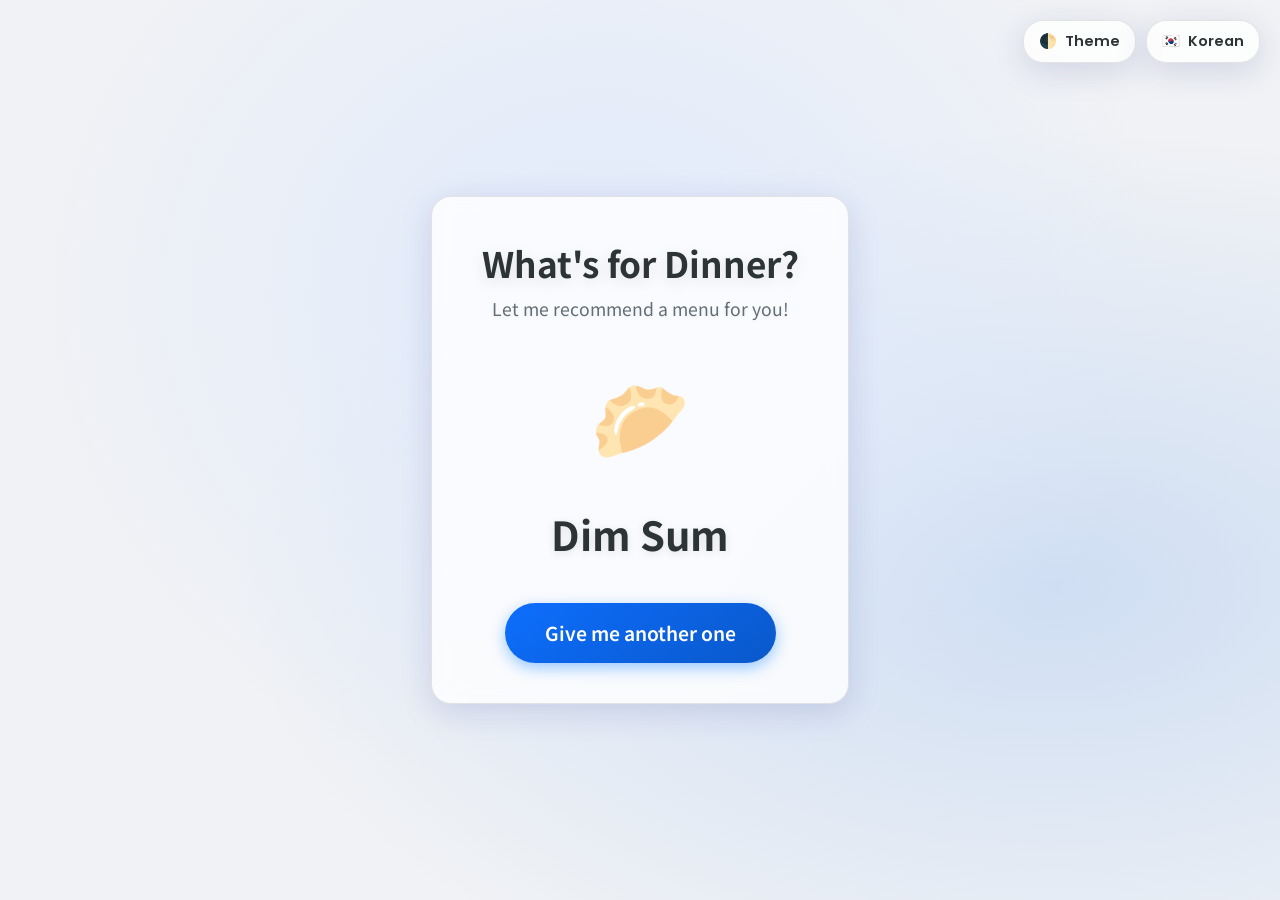
==== index_en.html @ c8b09549 "Add global English page and multi-language support" ====
<!doctype html>
<html lang="en">
<head>
  <meta charset="UTF-8" />
  <meta name="viewport" content="width=device-width, initial-scale=1.0" />
  <title>What's for Dinner? - Menu Recommender</title>
  <link rel="preconnect" href="https://fonts.googleapis.com">
  <link rel="preconnect" href="https://fonts.gstatic.com" crossorigin>
  <link href="https://fonts.googleapis.com/css2?family=Poppins:wght@400;600;700&family=Noto+Sans+KR:wght@400;700&display=swap" rel="stylesheet">
  <link href='/style.css' rel='stylesheet'>
  <script>
    (function() {
      const theme = localStorage.getItem('theme');
      if (theme === 'dark') {
        document.documentElement.classList.add('dark-mode');
        document.addEventListener('DOMContentLoaded', () => {
          document.body.classList.add('dark-mode');
        });
      }
    })();
  </script>
</head>
<body>
  <div class="controls-container">
    <button id="theme-toggle" class="theme-toggle" aria-label="Toggle dark mode">
      <span class="icon">🌓</span>
      <span class="text">Theme</span>
    </button>
    <a href="/index.html" class="lang-link">
      <span class="icon">🇰🇷</span>
      <span class="text">Korean</span>
    </a>
  </div>
  <main>
    <menu-recommender></menu-recommender>
  </main>
  <script defer type="text/javascript" src="/main.js"></script>
</body>
</html>
---- style.css ----
/* General Body Styles */
:root {
  --primary-font: 'Poppins', 'Noto Sans KR', sans-serif;
  
  /* Light Mode (Default) */
  --bg-color: #f0f2f5;
  --bg-gradient-1: radial-gradient(at 47% 33%, #e0eafc 0, transparent 59%);
  --bg-gradient-2: radial-gradient(at 82% 65%, #cfdef3 0, transparent 55%);
  --text-color: #2d3436;
  --card-bg: rgba(255, 255, 255, 0.8);
  --card-border: rgba(0, 0, 0, 0.1);
  --card-shadow: 0 8px 32px 0 rgba(31, 38, 135, 0.15);
  --subtitle-color: #636e72;
  --title-color: #2d3436;
}

body.dark-mode {
  /* Dark Mode */
  --bg-color: #0f172a;
  --bg-gradient-1: radial-gradient(at 47% 33%, #1e293b 0, transparent 59%);
  --bg-gradient-2: radial-gradient(at 82% 65%, #0f172a 0, transparent 55%);
  --text-color: #f8fafc;
  --card-bg: rgba(30, 41, 59, 0.7);
  --card-border: rgba(255, 255, 255, 0.1);
  --card-shadow: 0 8px 32px 0 rgba(0, 0, 0, 0.4);
  --subtitle-color: #cbd5e1;
  --title-color: #ffffff;
}

body {
  font-family: var(--primary-font);
  margin: 0;
  height: 100vh;
  display: flex;
  flex-direction: column;
  align-items: center;
  justify-content: center;
  background-color: var(--bg-color);
  background-image: var(--bg-gradient-1), var(--bg-gradient-2);
  background-repeat: no-repeat;
  color: var(--text-color);
  transition: background-color 0.3s ease, color 0.3s ease;
  -webkit-font-smoothing: antialiased;
  -moz-osx-font-smoothing: grayscale;
}

.controls-container {
  position: absolute;
  top: 20px;
  right: 20px;
  display: flex;
  gap: 10px;
}

.theme-toggle, .lang-link {
  background: var(--card-bg);
  border: 1px solid var(--card-border);
  color: var(--text-color);
  padding: 10px 15px;
  border-radius: 20px;
  cursor: pointer;
  font-family: inherit;
  font-weight: 600;
  font-size: 0.9rem;
  box-shadow: var(--card-shadow);
  transition: all 0.3s ease;
  display: flex;
  align-items: center;
  gap: 8px;
  text-decoration: none;
}

.theme-toggle:hover, .lang-link:hover {
  transform: translateY(-2px);
  background: var(--card-bg);
}

/* Hide header for this specific design */
header {
  display: none;
}
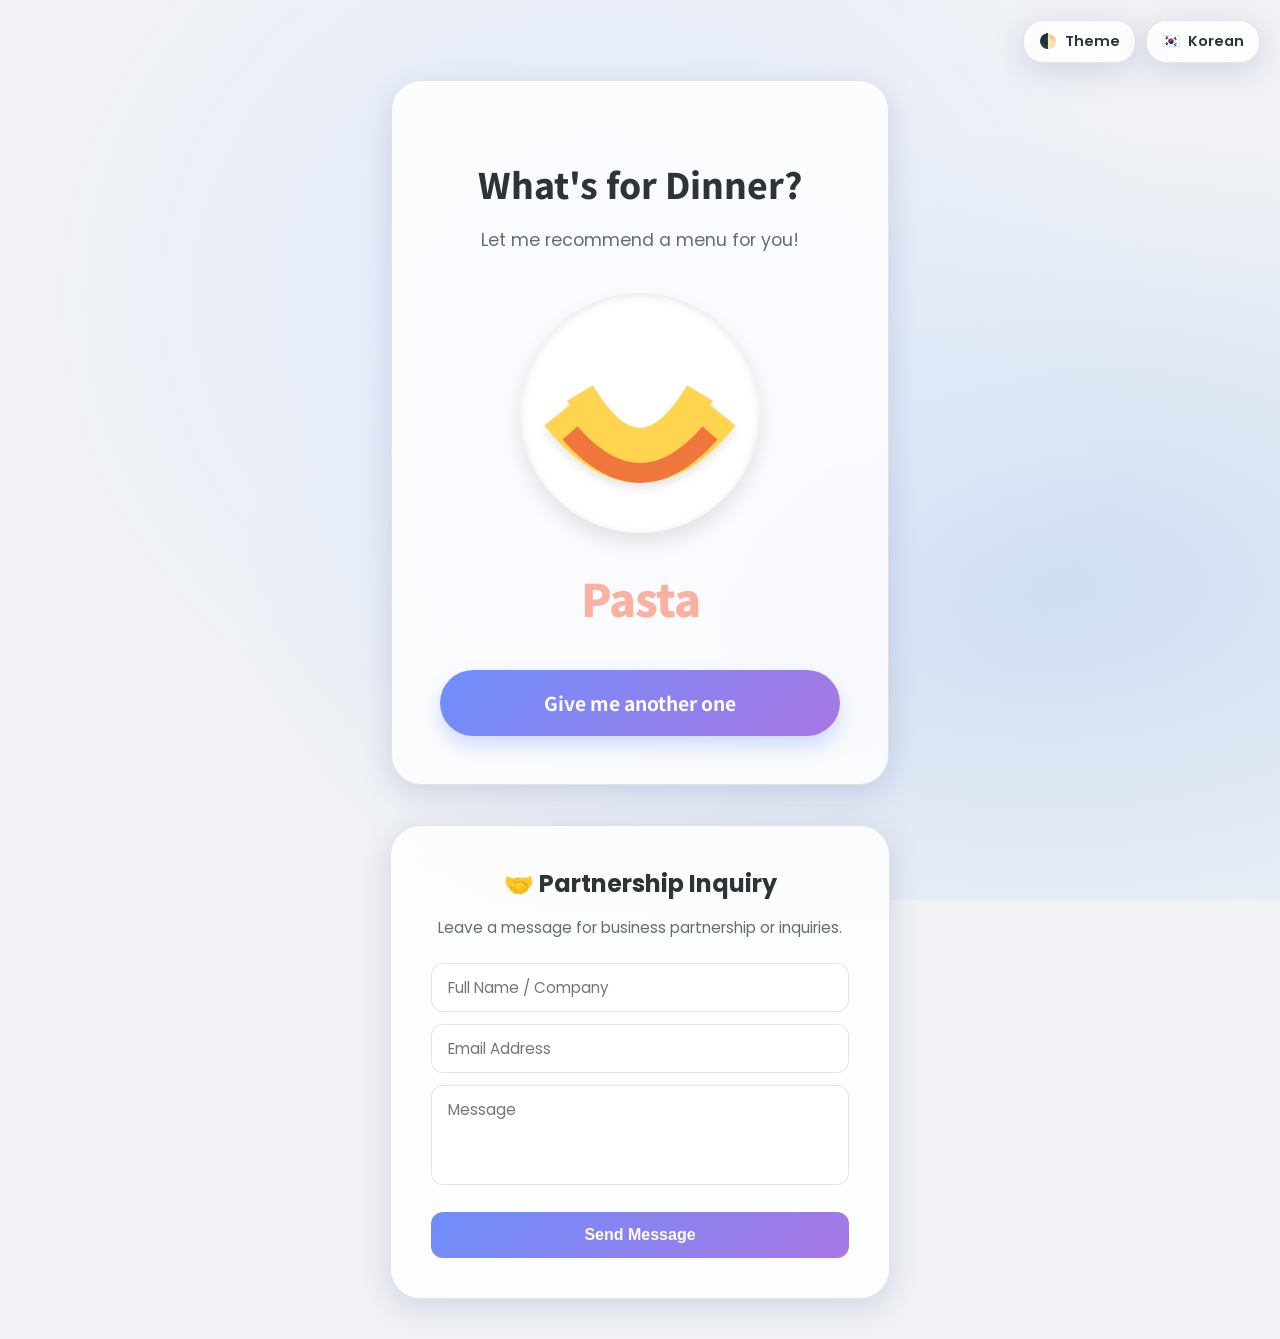
==== commit 1a022eb8: "Add Formspree partnership inquiry form and update styles" ====
--- a/index_en.html
+++ b/index_en.html
@@ -31,9 +31,28 @@
       <span class="text">Korean</span>
     </a>
   </div>
+
   <main>
     <menu-recommender></menu-recommender>
+
+    <section class="contact-section">
+      <h3>🤝 Partnership Inquiry</h3>
+      <p>Leave a message for business partnership or inquiries.</p>
+      <form action="https://formspree.io/f/maqakqnq" method="POST" class="contact-form">
+        <div class="form-group">
+          <input type="text" name="name" placeholder="Full Name / Company" required>
+        </div>
+        <div class="form-group">
+          <input type="email" name="_replyto" placeholder="Email Address" required>
+        </div>
+        <div class="form-group">
+          <textarea name="message" placeholder="Message" required></textarea>
+        </div>
+        <button type="submit" class="submit-btn">Send Message</button>
+      </form>
+    </section>
   </main>
+
   <script defer type="text/javascript" src="/main.js"></script>
 </body>
 </html>
--- a/style.css
+++ b/style.css
@@ -12,6 +12,7 @@
   --card-shadow: 0 8px 32px 0 rgba(31, 38, 135, 0.15);
   --subtitle-color: #636e72;
   --title-color: #2d3436;
+  --input-bg: rgba(255, 255, 255, 0.9);
 }
 
 body.dark-mode {
@@ -25,31 +26,31 @@
   --card-shadow: 0 8px 32px 0 rgba(0, 0, 0, 0.4);
   --subtitle-color: #cbd5e1;
   --title-color: #ffffff;
+  --input-bg: rgba(15, 23, 42, 0.6);
 }
 
 body {
   font-family: var(--primary-font);
   margin: 0;
-  height: 100vh;
+  min-height: 100vh;
   display: flex;
   flex-direction: column;
   align-items: center;
-  justify-content: center;
   background-color: var(--bg-color);
   background-image: var(--bg-gradient-1), var(--bg-gradient-2);
-  background-repeat: no-repeat;
+  background-attachment: fixed;
   color: var(--text-color);
   transition: background-color 0.3s ease, color 0.3s ease;
-  -webkit-font-smoothing: antialiased;
-  -moz-osx-font-smoothing: grayscale;
+  padding: 80px 20px 40px;
 }
 
 .controls-container {
-  position: absolute;
+  position: fixed;
   top: 20px;
   right: 20px;
   display: flex;
   gap: 10px;
+  z-index: 1000;
 }
 
 .theme-toggle, .lang-link {
@@ -68,14 +69,90 @@
   align-items: center;
   gap: 8px;
   text-decoration: none;
+  backdrop-filter: blur(10px);
 }
 
 .theme-toggle:hover, .lang-link:hover {
   transform: translateY(-2px);
-  background: var(--card-bg);
 }
 
-/* Hide header for this specific design */
-header {
-  display: none;
+main {
+  width: 100%;
+  max-width: 500px;
+  display: flex;
+  flex-direction: column;
+  gap: 40px;
 }
+
+/* Contact Section Styles */
+.contact-section {
+  background: var(--card-bg);
+  border-radius: 30px;
+  padding: 2.5rem;
+  backdrop-filter: blur(15px);
+  -webkit-backdrop-filter: blur(15px);
+  border: 1px solid var(--card-border);
+  box-shadow: var(--card-shadow);
+  text-align: center;
+}
+
+.contact-section h3 {
+  margin-top: 0;
+  margin-bottom: 0.5rem;
+  font-size: 1.5rem;
+  color: var(--title-color);
+}
+
+.contact-section p {
+  color: var(--subtitle-color);
+  font-size: 0.95rem;
+  margin-bottom: 1.5rem;
+}
+
+.contact-form {
+  display: flex;
+  flex-direction: column;
+  gap: 12px;
+}
+
+.form-group input, .form-group textarea {
+  width: 100%;
+  padding: 12px 16px;
+  border-radius: 12px;
+  border: 1px solid var(--card-border);
+  background: var(--input-bg);
+  color: var(--text-color);
+  font-family: inherit;
+  font-size: 0.95rem;
+  box-sizing: border-box;
+  transition: all 0.3s ease;
+}
+
+.form-group textarea {
+  height: 100px;
+  resize: none;
+}
+
+.form-group input:focus, .form-group textarea:focus {
+  outline: none;
+  border-color: #6e8efb;
+  box-shadow: 0 0 0 3px rgba(110, 142, 251, 0.2);
+}
+
+.submit-btn {
+  background: linear-gradient(135deg, #6e8efb, #a777e3);
+  color: white;
+  border: none;
+  padding: 14px;
+  border-radius: 12px;
+  font-weight: 700;
+  font-size: 1rem;
+  cursor: pointer;
+  transition: all 0.3s ease;
+  margin-top: 8px;
+}
+
+.submit-btn:hover {
+  transform: translateY(-2px);
+  box-shadow: 0 5px 15px rgba(110, 142, 251, 0.4);
+}
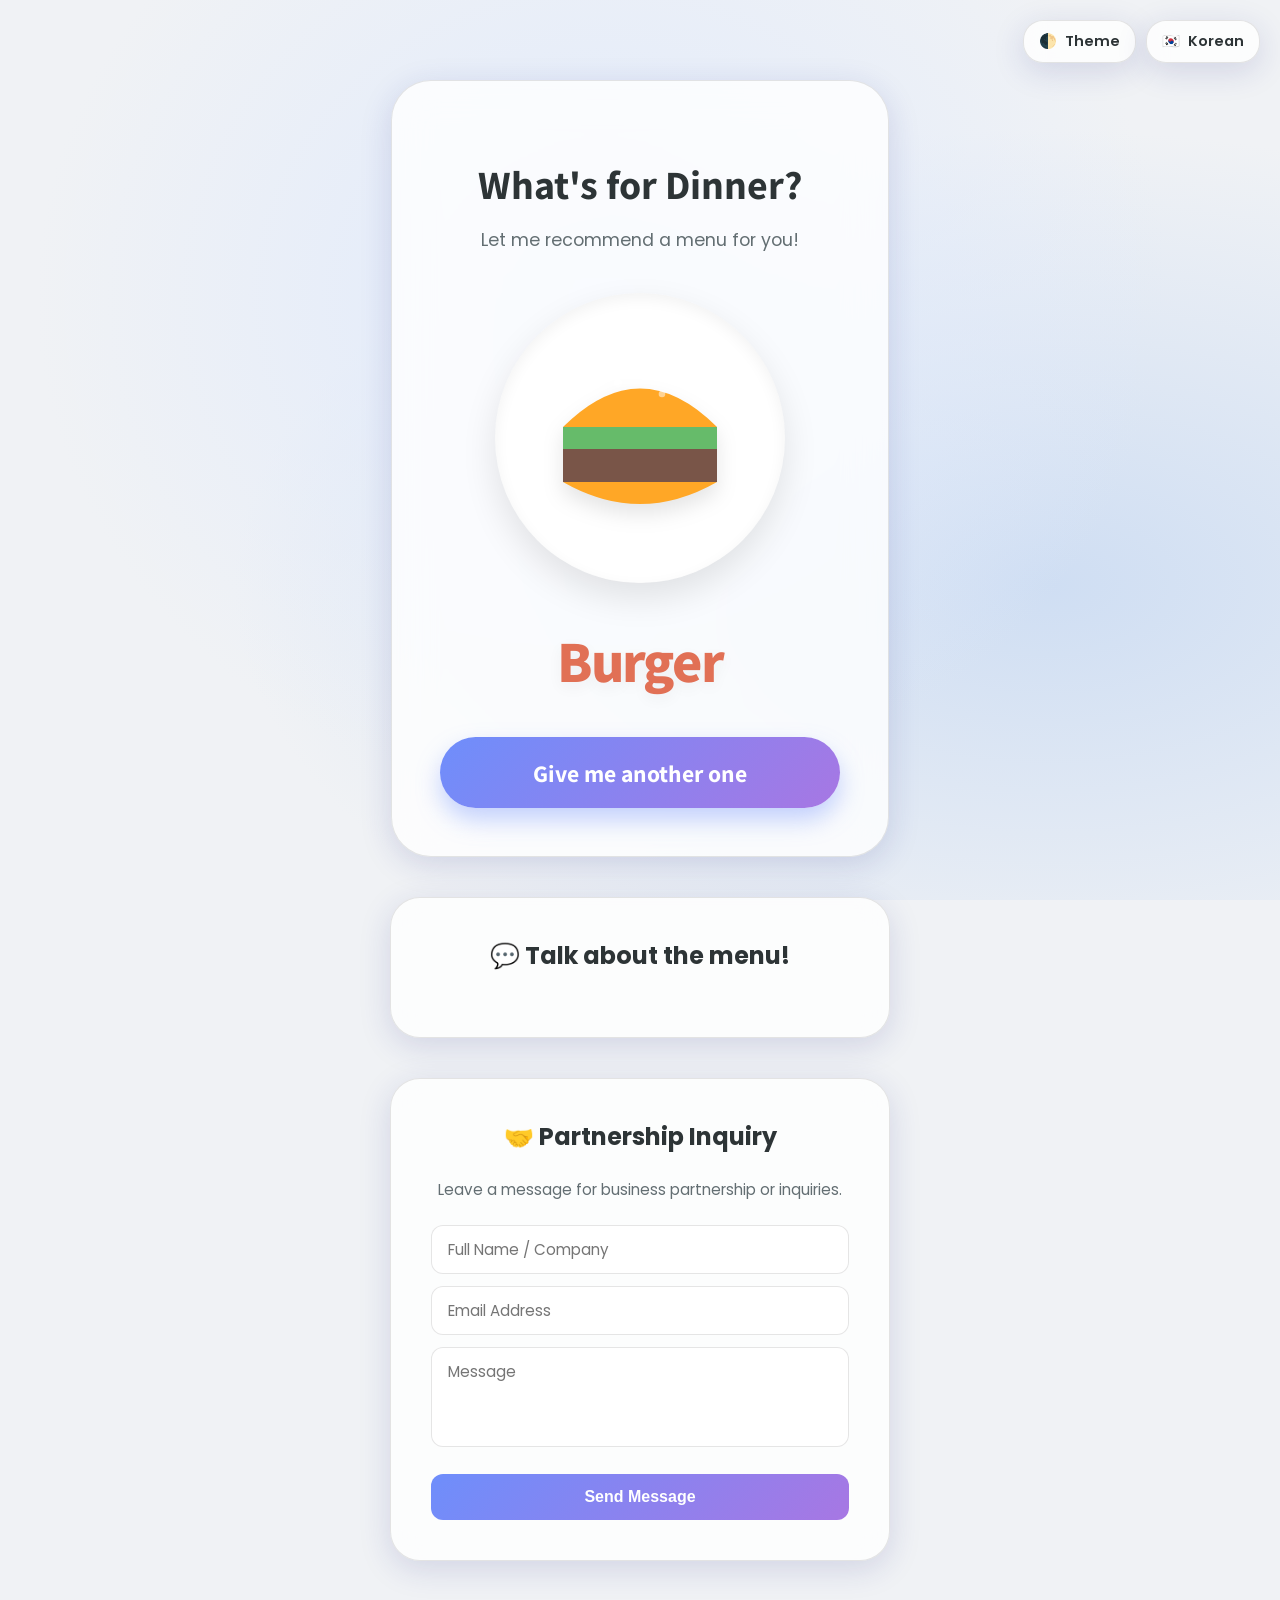
==== commit d550a028: "Add Disqus comment section to Korean and English pages" ====
--- a/index_en.html
+++ b/index_en.html
@@ -35,6 +35,24 @@
   <main>
     <menu-recommender></menu-recommender>
 
+    <section class="comment-section">
+      <h3>💬 Talk about the menu!</h3>
+      <div id="disqus_thread"></div>
+      <script>
+          var disqus_config = function () {
+              this.page.url = window.location.href;
+              this.page.identifier = window.location.pathname;
+          };
+          (function() {
+              var d = document, s = d.createElement('script');
+              s.src = 'https://product-builder-1.disqus.com/embed.js';
+              s.setAttribute('data-timestamp', +new Date());
+              (d.head || d.body).appendChild(s);
+          })();
+      </script>
+      <noscript>Please enable JavaScript to view the <a href="https://disqus.com/?ref_noscript">comments powered by Disqus.</a></noscript>
+    </section>
+
     <section class="contact-section">
       <h3>🤝 Partnership Inquiry</h3>
       <p>Leave a message for business partnership or inquiries.</p>
--- a/style.css
+++ b/style.css
@@ -84,8 +84,8 @@
   gap: 40px;
 }
 
-/* Contact Section Styles */
-.contact-section {
+/* Section Common Styles */
+.comment-section, .contact-section {
   background: var(--card-bg);
   border-radius: 30px;
   padding: 2.5rem;
@@ -93,20 +93,22 @@
   -webkit-backdrop-filter: blur(15px);
   border: 1px solid var(--card-border);
   box-shadow: var(--card-shadow);
+}
+
+.comment-section h3, .contact-section h3 {
+  margin-top: 0;
+  margin-bottom: 1.5rem;
+  font-size: 1.5rem;
+  color: var(--title-color);
   text-align: center;
 }
 
-.contact-section h3 {
-  margin-top: 0;
-  margin-bottom: 0.5rem;
-  font-size: 1.5rem;
-  color: var(--title-color);
-}
-
+/* Contact Section Specific */
 .contact-section p {
   color: var(--subtitle-color);
   font-size: 0.95rem;
   margin-bottom: 1.5rem;
+  text-align: center;
 }
 
 .contact-form {
@@ -156,3 +158,8 @@
   transform: translateY(-2px);
   box-shadow: 0 5px 15px rgba(110, 142, 251, 0.4);
 }
+
+/* Disqus Customization */
+#disqus_thread {
+  width: 100%;
+}
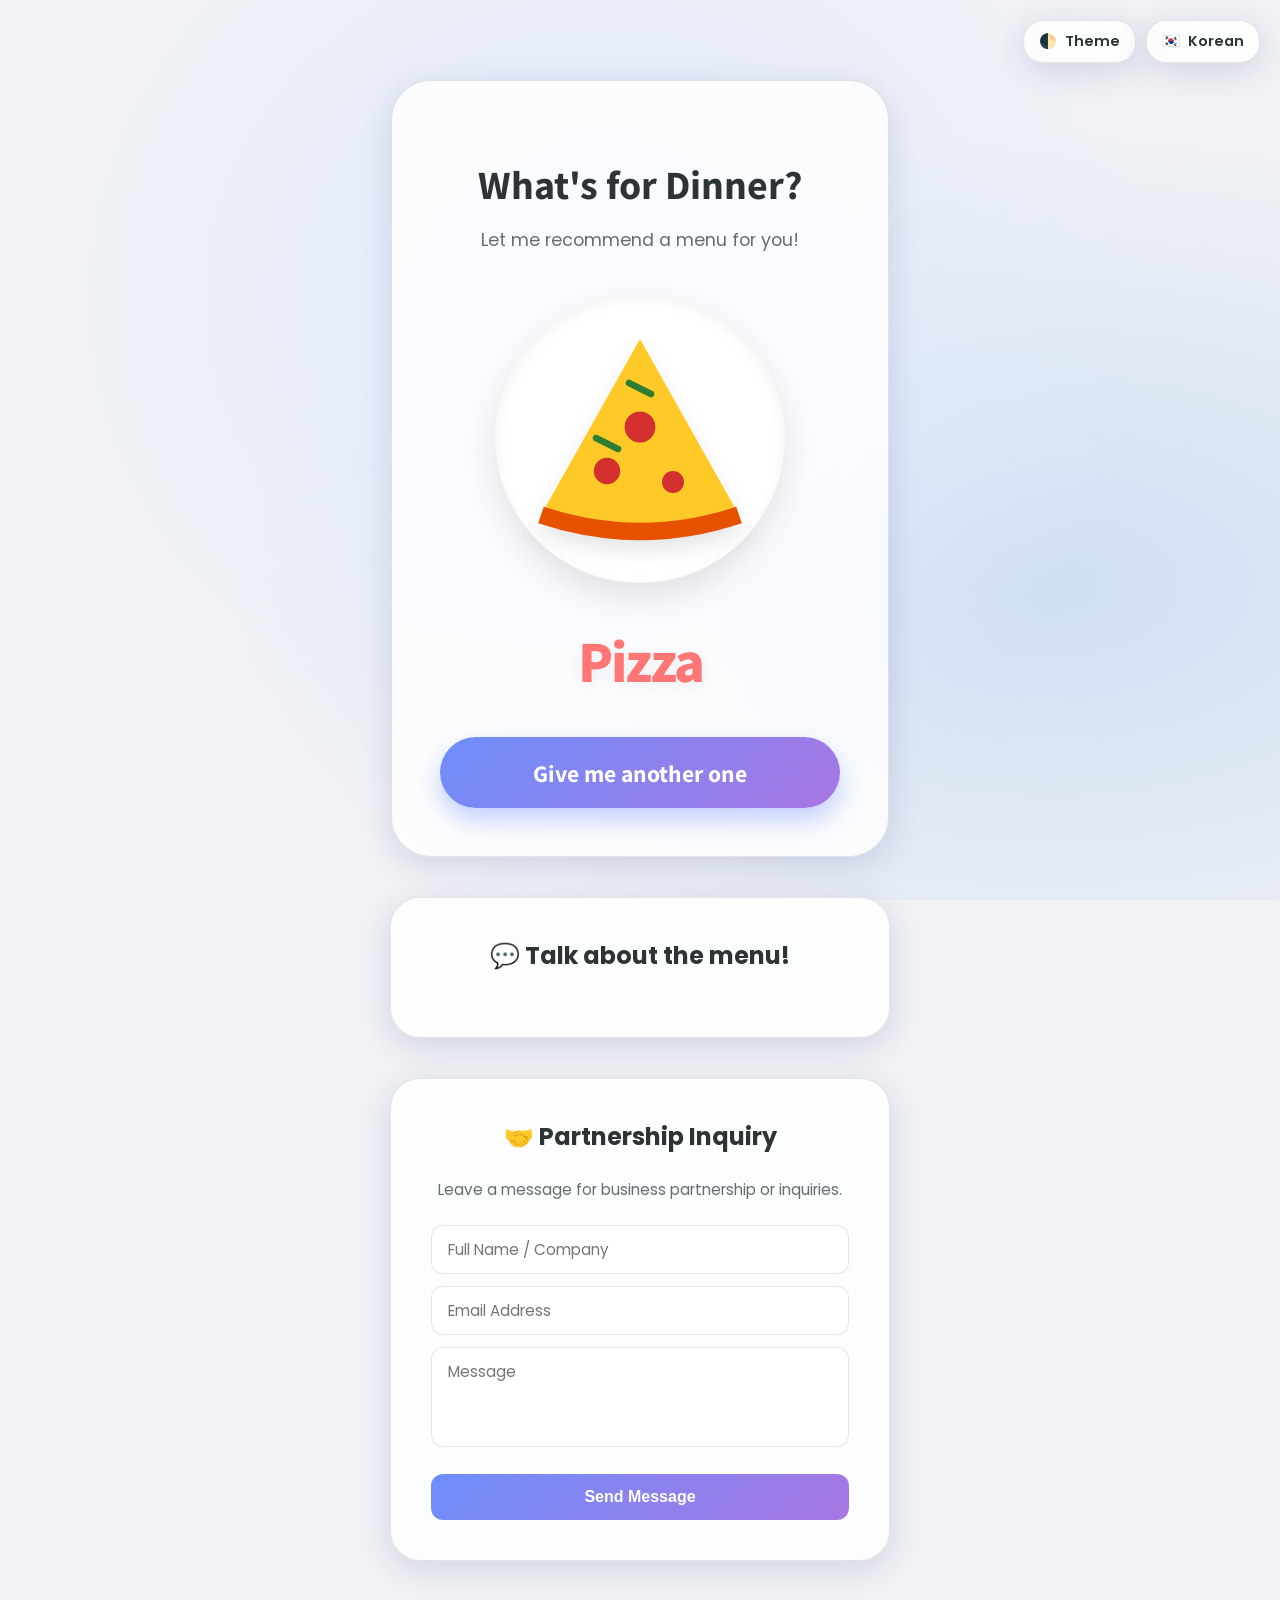
==== commit eb5574a6: "Update Disqus shortname to productbuilder-hgp8ap1qzn" ====
--- a/index_en.html
+++ b/index_en.html
@@ -45,7 +45,7 @@
           };
           (function() {
               var d = document, s = d.createElement('script');
-              s.src = 'https://product-builder-1.disqus.com/embed.js';
+              s.src = 'https://productbuilder-hgp8ap1qzn.disqus.com/embed.js';
               s.setAttribute('data-timestamp', +new Date());
               (d.head || d.body).appendChild(s);
           })();
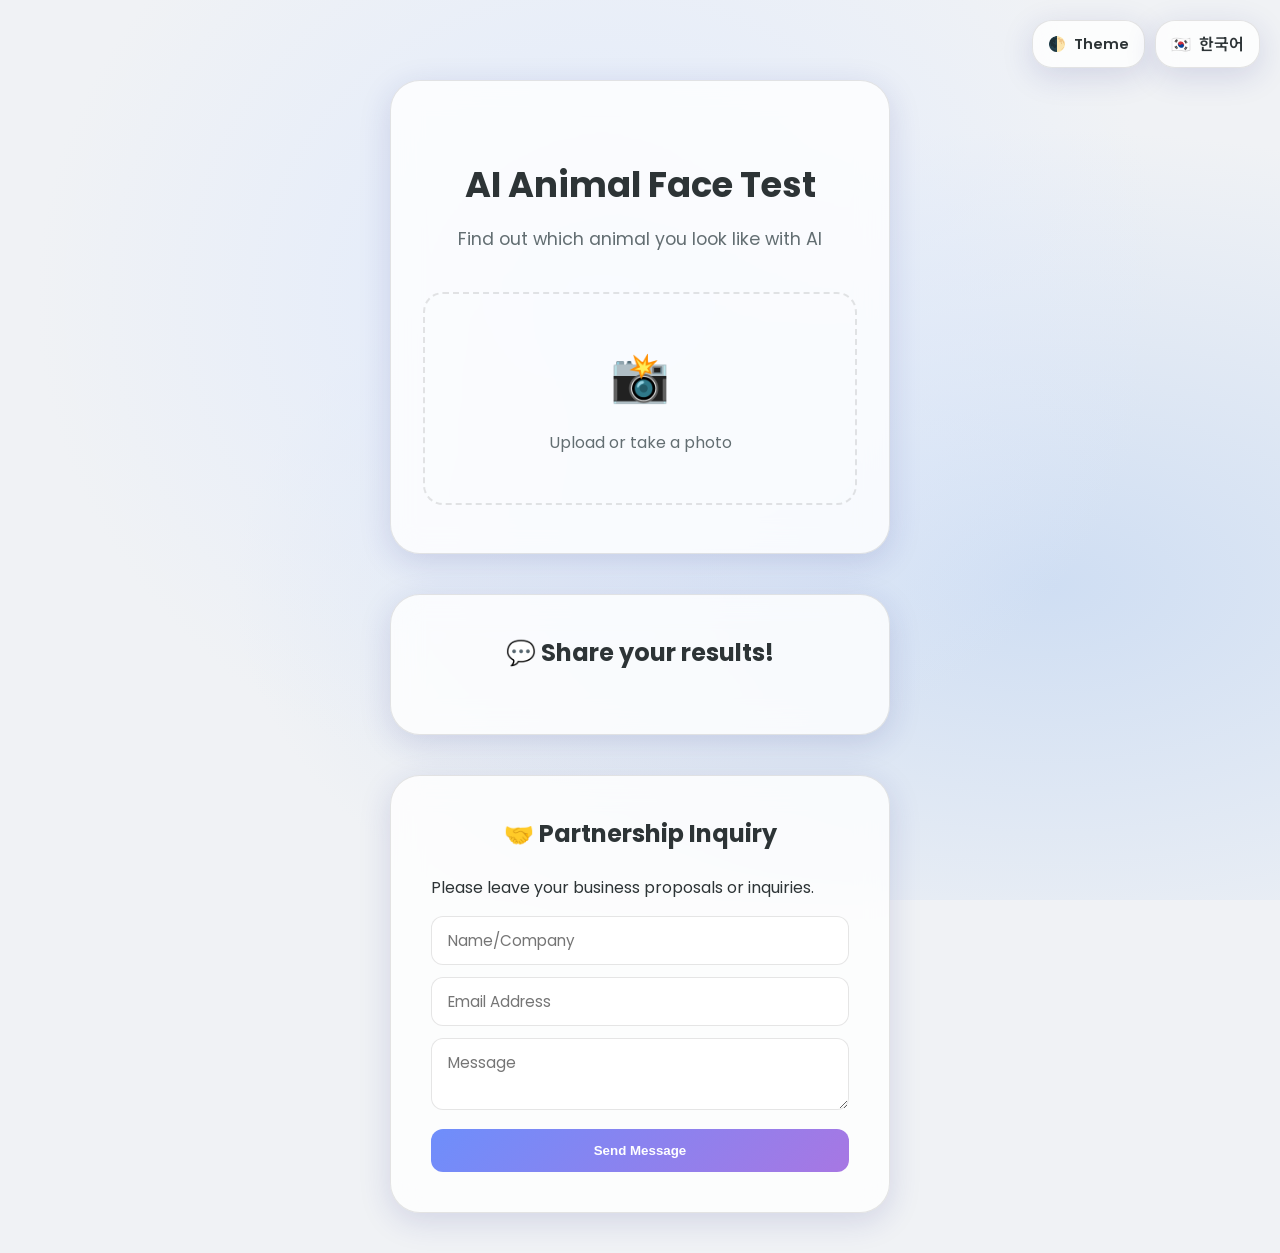
==== commit 1f850e3a: "feat: implement AI animal face test using Teachable Machine" ====
--- a/index_en.html
+++ b/index_en.html
@@ -3,11 +3,13 @@
 <head>
   <meta charset="UTF-8" />
   <meta name="viewport" content="width=device-width, initial-scale=1.0" />
-  <title>What's for Dinner? - Menu Recommender</title>
+  <title>AI Animal Face Test - What animal do I look like?</title>
   <link rel="preconnect" href="https://fonts.googleapis.com">
   <link rel="preconnect" href="https://fonts.gstatic.com" crossorigin>
   <link href="https://fonts.googleapis.com/css2?family=Poppins:wght@400;600;700&family=Noto+Sans+KR:wght@400;700&display=swap" rel="stylesheet">
   <link href='/style.css' rel='stylesheet'>
+  <script src="https://cdn.jsdelivr.net/npm/@tensorflow/tfjs@latest/dist/tf.min.js"></script>
+  <script src="https://cdn.jsdelivr.net/npm/@teachablemachine/image@latest/dist/teachablemachine-image.min.js"></script>
   <script>
     (function() {
       const theme = localStorage.getItem('theme');
@@ -26,17 +28,40 @@
       <span class="icon">🌓</span>
       <span class="text">Theme</span>
     </button>
-    <a href="/index.html" class="lang-link">
+    <a href="/index.html" class="lang-link" style="text-decoration: none; color: inherit; background: var(--card-bg); border: 1px solid var(--card-border); padding: 10px 15px; border-radius: 20px; font-weight: 600; display: flex; align-items: center; gap: 8px; box-shadow: var(--card-shadow); backdrop-filter: blur(10px);">
       <span class="icon">🇰🇷</span>
-      <span class="text">Korean</span>
+      <span class="text">한국어</span>
     </a>
   </div>
+  
+  <main>
+    <section class="test-container">
+      <h1 class="title">AI Animal Face Test</h1>
+      <h2 class="subtitle">Find out which animal you look like with AI</h2>
+      
+      <div id="upload-container" class="upload-area">
+        <input type="file" id="image-upload" accept="image/*" style="display: none;">
+        <label for="image-upload" class="upload-label">
+          <div class="upload-icon">📸</div>
+          <p>Upload or take a photo</p>
+        </label>
+      </div>
 
-  <main>
-    <menu-recommender></menu-recommender>
+      <div id="loading" class="loading-spinner" style="display: none;">
+        <div class="spinner"></div>
+        <p>AI is analyzing...</p>
+      </div>
 
+      <div id="result-container" style="display: none;">
+        <img id="face-image" src="#" alt="your face" class="preview-image">
+        <div id="result-message" class="result-message"></div>
+        <div id="label-container" class="label-container"></div>
+        <button onclick="window.location.reload()" class="retry-btn">Try Again</button>
+      </div>
+    </section>
+    
     <section class="comment-section">
-      <h3>💬 Talk about the menu!</h3>
+      <h3>💬 Share your results!</h3>
       <div id="disqus_thread"></div>
       <script>
           var disqus_config = function () {
@@ -50,15 +75,14 @@
               (d.head || d.body).appendChild(s);
           })();
       </script>
-      <noscript>Please enable JavaScript to view the <a href="https://disqus.com/?ref_noscript">comments powered by Disqus.</a></noscript>
     </section>
 
     <section class="contact-section">
       <h3>🤝 Partnership Inquiry</h3>
-      <p>Leave a message for business partnership or inquiries.</p>
+      <p>Please leave your business proposals or inquiries.</p>
       <form action="https://formspree.io/f/maqakqnq" method="POST" class="contact-form">
         <div class="form-group">
-          <input type="text" name="name" placeholder="Full Name / Company" required>
+          <input type="text" name="name" placeholder="Name/Company" required>
         </div>
         <div class="form-group">
           <input type="email" name="_replyto" placeholder="Email Address" required>
--- a/style.css
+++ b/style.css
@@ -13,6 +13,7 @@
   --subtitle-color: #636e72;
   --title-color: #2d3436;
   --input-bg: rgba(255, 255, 255, 0.9);
+  --primary-gradient: linear-gradient(135deg, #6e8efb, #a777e3);
 }
 
 body.dark-mode {
@@ -53,7 +54,7 @@
   z-index: 1000;
 }
 
-.theme-toggle, .lang-link {
+.theme-toggle {
   background: var(--card-bg);
   border: 1px solid var(--card-border);
   color: var(--text-color);
@@ -68,12 +69,7 @@
   display: flex;
   align-items: center;
   gap: 8px;
-  text-decoration: none;
   backdrop-filter: blur(10px);
-}
-
-.theme-toggle:hover, .lang-link:hover {
-  transform: translateY(-2px);
 }
 
 main {
@@ -84,7 +80,151 @@
   gap: 40px;
 }
 
-/* Section Common Styles */
+/* Test Container */
+.test-container {
+  background: var(--card-bg);
+  border-radius: 30px;
+  padding: 3rem 2rem;
+  backdrop-filter: blur(15px);
+  -webkit-backdrop-filter: blur(15px);
+  border: 1px solid var(--card-border);
+  box-shadow: var(--card-shadow);
+  text-align: center;
+}
+
+.title {
+  font-size: 2.2rem;
+  font-weight: 700;
+  margin-bottom: 0.5rem;
+  color: var(--title-color);
+}
+
+.subtitle {
+  font-size: 1.1rem;
+  font-weight: 400;
+  color: var(--subtitle-color);
+  margin-bottom: 2.5rem;
+}
+
+/* Upload Area */
+.upload-area {
+  border: 2px dashed var(--card-border);
+  border-radius: 20px;
+  padding: 3rem 1rem;
+  cursor: pointer;
+  transition: all 0.3s ease;
+  background: rgba(255, 255, 255, 0.05);
+}
+
+.upload-area:hover {
+  border-color: #6e8efb;
+  background: rgba(110, 142, 251, 0.05);
+}
+
+.upload-icon {
+  font-size: 3rem;
+  margin-bottom: 1rem;
+}
+
+.upload-label p {
+  font-size: 1rem;
+  color: var(--subtitle-color);
+  margin: 0;
+}
+
+/* Result Styles */
+.preview-image {
+  width: 100%;
+  max-width: 300px;
+  height: 300px;
+  object-fit: cover;
+  border-radius: 20px;
+  margin-bottom: 1.5rem;
+  box-shadow: var(--card-shadow);
+}
+
+.result-message {
+  font-size: 1.5rem;
+  font-weight: 700;
+  margin-bottom: 2rem;
+  color: var(--title-color);
+}
+
+.label-container {
+  display: flex;
+  flex-direction: column;
+  gap: 15px;
+  margin-bottom: 2.5rem;
+}
+
+.prediction-bar-container {
+  display: flex;
+  flex-direction: column;
+  gap: 5px;
+  text-align: left;
+}
+
+.prediction-label {
+  font-size: 0.9rem;
+  font-weight: 600;
+  display: flex;
+  justify-content: space-between;
+}
+
+.bar-bg {
+  height: 12px;
+  background: rgba(0, 0, 0, 0.05);
+  border-radius: 6px;
+  overflow: hidden;
+}
+
+body.dark-mode .bar-bg {
+  background: rgba(255, 255, 255, 0.1);
+}
+
+.bar-fill {
+  height: 100%;
+  background: var(--primary-gradient);
+  border-radius: 6px;
+  transition: width 0.6s cubic-bezier(0.175, 0.885, 0.32, 1.275);
+}
+
+.retry-btn {
+  background: var(--primary-gradient);
+  color: white;
+  border: none;
+  padding: 12px 30px;
+  border-radius: 15px;
+  font-weight: 700;
+  cursor: pointer;
+  transition: all 0.3s ease;
+}
+
+.retry-btn:hover {
+  transform: translateY(-2px);
+  box-shadow: 0 5px 15px rgba(110, 142, 251, 0.4);
+}
+
+/* Loading Spinner */
+.loading-spinner {
+  padding: 2rem;
+}
+
+.spinner {
+  width: 40px;
+  height: 40px;
+  border: 4px solid rgba(0, 0, 0, 0.1);
+  border-left-color: #6e8efb;
+  border-radius: 50%;
+  animation: spin 1s linear infinite;
+  margin: 0 auto 1rem;
+}
+
+@keyframes spin {
+  to { transform: rotate(360deg); }
+}
+
+/* Common Sections */
 .comment-section, .contact-section {
   background: var(--card-bg);
   border-radius: 30px;
@@ -103,14 +243,6 @@
   text-align: center;
 }
 
-/* Contact Section Specific */
-.contact-section p {
-  color: var(--subtitle-color);
-  font-size: 0.95rem;
-  margin-bottom: 1.5rem;
-  text-align: center;
-}
-
 .contact-form {
   display: flex;
   flex-direction: column;
@@ -127,39 +259,14 @@
   font-family: inherit;
   font-size: 0.95rem;
   box-sizing: border-box;
-  transition: all 0.3s ease;
-}
-
-.form-group textarea {
-  height: 100px;
-  resize: none;
-}
-
-.form-group input:focus, .form-group textarea:focus {
-  outline: none;
-  border-color: #6e8efb;
-  box-shadow: 0 0 0 3px rgba(110, 142, 251, 0.2);
 }
 
 .submit-btn {
-  background: linear-gradient(135deg, #6e8efb, #a777e3);
+  background: var(--primary-gradient);
   color: white;
   border: none;
   padding: 14px;
   border-radius: 12px;
   font-weight: 700;
-  font-size: 1rem;
-  cursor: pointer;
-  transition: all 0.3s ease;
-  margin-top: 8px;
-}
-
-.submit-btn:hover {
-  transform: translateY(-2px);
-  box-shadow: 0 5px 15px rgba(110, 142, 251, 0.4);
-}
-
-/* Disqus Customization */
-#disqus_thread {
-  width: 100%;
-}
+  cursor: pointer;
+}
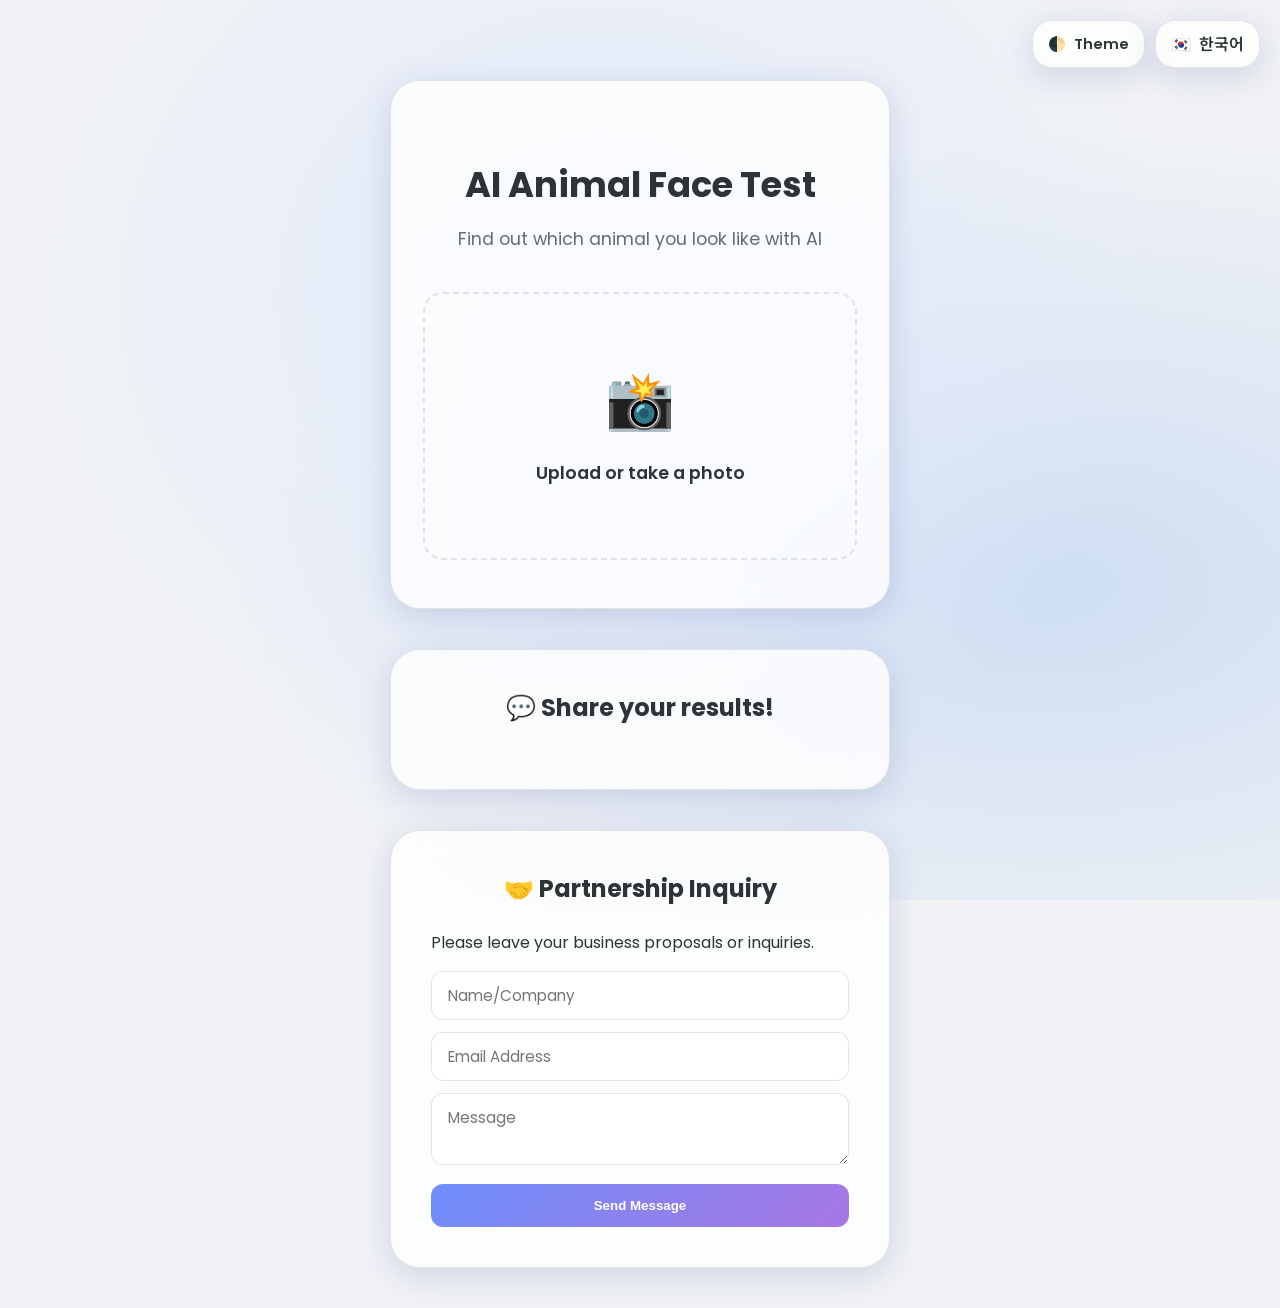
==== commit 49c88911: "chore: add Google AdSense scripts and ads.txt" ====
--- a/index_en.html
+++ b/index_en.html
@@ -8,6 +8,9 @@
   <link rel="preconnect" href="https://fonts.gstatic.com" crossorigin>
   <link href="https://fonts.googleapis.com/css2?family=Poppins:wght@400;600;700&family=Noto+Sans+KR:wght@400;700&display=swap" rel="stylesheet">
   <link href='/style.css' rel='stylesheet'>
+  <meta name="google-adsense-account" content="ca-pub-9789843762589982">
+  <script async src="https://pagead2.googlesyndication.com/pagead/js/adsbygoogle.js?client=ca-pub-9789843762589982"
+     crossorigin="anonymous"></script>
   <script src="https://cdn.jsdelivr.net/npm/@tensorflow/tfjs@latest/dist/tf.min.js"></script>
   <script src="https://cdn.jsdelivr.net/npm/@teachablemachine/image@latest/dist/teachablemachine-image.min.js"></script>
   <script>
--- a/style.css
+++ b/style.css
@@ -110,7 +110,7 @@
 .upload-area {
   border: 2px dashed var(--card-border);
   border-radius: 20px;
-  padding: 3rem 1rem;
+  padding: 4rem 1rem;
   cursor: pointer;
   transition: all 0.3s ease;
   background: rgba(255, 255, 255, 0.05);
@@ -119,35 +119,61 @@
 .upload-area:hover {
   border-color: #6e8efb;
   background: rgba(110, 142, 251, 0.05);
+  transform: scale(1.02);
 }
 
 .upload-icon {
-  font-size: 3rem;
+  font-size: 3.5rem;
   margin-bottom: 1rem;
 }
 
 .upload-label p {
+  font-size: 1.1rem;
+  font-weight: 600;
+  color: var(--text-color);
+  margin-bottom: 0.5rem;
+}
+
+.upload-hint {
+  font-size: 0.85rem;
+  color: var(--subtitle-color);
+}
+
+/* Result Styles */
+.image-wrapper {
+  display: flex;
+  justify-content: center;
+  margin-bottom: 2rem;
+}
+
+.preview-image {
+  width: 250px;
+  height: 250px;
+  object-fit: cover;
+  border-radius: 20px;
+  box-shadow: var(--card-shadow);
+  border: 4px solid white;
+}
+
+body.dark-mode .preview-image {
+  border-color: #1e293b;
+}
+
+.result-message {
+  margin-bottom: 2.5rem;
+}
+
+.main-result {
+  font-size: 1.8rem;
+  font-weight: 700;
+  margin-bottom: 0.8rem;
+  color: var(--title-color);
+}
+
+.sub-result {
   font-size: 1rem;
   color: var(--subtitle-color);
-  margin: 0;
-}
-
-/* Result Styles */
-.preview-image {
-  width: 100%;
-  max-width: 300px;
-  height: 300px;
-  object-fit: cover;
-  border-radius: 20px;
-  margin-bottom: 1.5rem;
-  box-shadow: var(--card-shadow);
-}
-
-.result-message {
-  font-size: 1.5rem;
-  font-weight: 700;
-  margin-bottom: 2rem;
-  color: var(--title-color);
+  line-height: 1.5;
 }
 
 .label-container {
@@ -155,6 +181,9 @@
   flex-direction: column;
   gap: 15px;
   margin-bottom: 2.5rem;
+  max-width: 350px;
+  margin-left: auto;
+  margin-right: auto;
 }
 
 .prediction-bar-container {
@@ -186,16 +215,17 @@
   height: 100%;
   background: var(--primary-gradient);
   border-radius: 6px;
-  transition: width 0.6s cubic-bezier(0.175, 0.885, 0.32, 1.275);
+  transition: width 0.8s cubic-bezier(0.175, 0.885, 0.32, 1.275);
 }
 
 .retry-btn {
   background: var(--primary-gradient);
   color: white;
   border: none;
-  padding: 12px 30px;
+  padding: 14px 40px;
   border-radius: 15px;
   font-weight: 700;
+  font-size: 1rem;
   cursor: pointer;
   transition: all 0.3s ease;
 }
@@ -207,17 +237,17 @@
 
 /* Loading Spinner */
 .loading-spinner {
-  padding: 2rem;
+  padding: 3rem;
 }
 
 .spinner {
-  width: 40px;
-  height: 40px;
-  border: 4px solid rgba(0, 0, 0, 0.1);
+  width: 50px;
+  height: 50px;
+  border: 5px solid rgba(0, 0, 0, 0.1);
   border-left-color: #6e8efb;
   border-radius: 50%;
   animation: spin 1s linear infinite;
-  margin: 0 auto 1rem;
+  margin: 0 auto 1.5rem;
 }
 
 @keyframes spin {
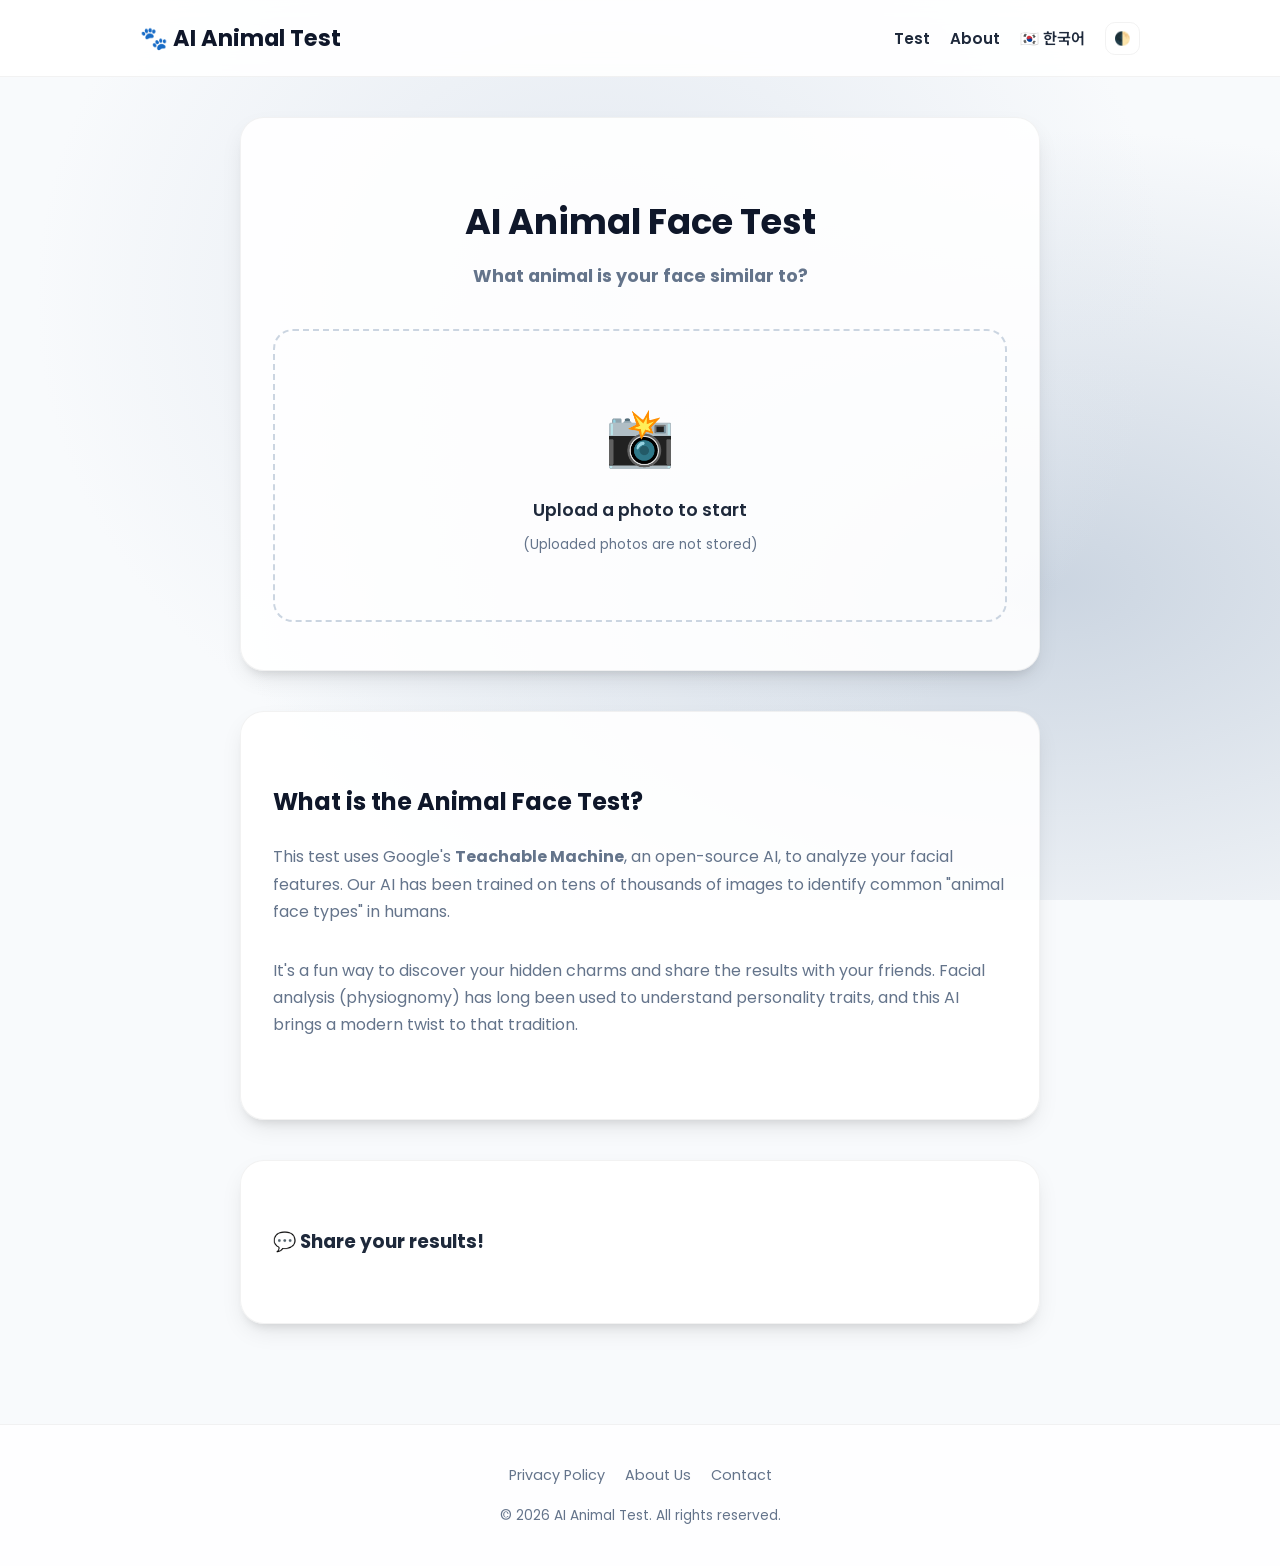
==== commit 003050d7: "feat: Enhance content for AdSense approval by adding articles and about page" ====
--- a/index_en.html
+++ b/index_en.html
@@ -4,6 +4,7 @@
   <meta charset="UTF-8" />
   <meta name="viewport" content="width=device-width, initial-scale=1.0" />
   <title>AI Animal Face Test - What animal do I look like?</title>
+  <meta name="description" content="Find out which animal you look like with AI. Puppy face, cat face, rabbit face, and more analyzed by artificial intelligence.">
   <link rel="preconnect" href="https://fonts.googleapis.com">
   <link rel="preconnect" href="https://fonts.gstatic.com" crossorigin>
   <link href="https://fonts.googleapis.com/css2?family=Poppins:wght@400;600;700&family=Noto+Sans+KR:wght@400;700&display=swap" rel="stylesheet">
@@ -26,40 +27,54 @@
   </script>
 </head>
 <body>
-  <div class="controls-container">
-    <button id="theme-toggle" class="theme-toggle" aria-label="Toggle dark mode">
-      <span class="icon">🌓</span>
-      <span class="text">Theme</span>
-    </button>
-    <a href="/index.html" class="lang-link" style="text-decoration: none; color: inherit; background: var(--card-bg); border: 1px solid var(--card-border); padding: 10px 15px; border-radius: 20px; font-weight: 600; display: flex; align-items: center; gap: 8px; box-shadow: var(--card-shadow); backdrop-filter: blur(10px);">
-      <span class="icon">🇰🇷</span>
-      <span class="text">한국어</span>
-    </a>
-  </div>
+  <header class="site-header">
+    <div class="header-content">
+      <a href="/index_en.html" class="logo">🐾 AI Animal Test</a>
+      <nav class="main-nav">
+        <a href="/index_en.html">Test</a>
+        <a href="/about.html">About</a>
+        <a href="/index.html">🇰🇷 한국어</a>
+        <button id="theme-toggle" class="theme-toggle" aria-label="Toggle dark mode">
+          <span class="icon">🌓</span>
+        </button>
+      </nav>
+    </div>
+  </header>
   
   <main>
     <section class="test-container">
       <h1 class="title">AI Animal Face Test</h1>
-      <h2 class="subtitle">Find out which animal you look like with AI</h2>
+      <h2 class="subtitle">What animal is your face similar to?</h2>
       
       <div id="upload-container" class="upload-area">
         <input type="file" id="image-upload" accept="image/*" style="display: none;">
         <label for="image-upload" class="upload-label">
           <div class="upload-icon">📸</div>
-          <p>Upload or take a photo</p>
+          <p>Upload a photo to start</p>
+          <span class="upload-hint">(Uploaded photos are not stored)</span>
         </label>
       </div>
 
       <div id="loading" class="loading-spinner" style="display: none;">
         <div class="spinner"></div>
-        <p>AI is analyzing...</p>
+        <p>AI is analyzing your face...</p>
       </div>
 
       <div id="result-container" style="display: none;">
-        <img id="face-image" src="#" alt="your face" class="preview-image">
+        <div class="image-wrapper">
+          <img id="face-image" src="#" alt="your face" class="preview-image">
+        </div>
         <div id="result-message" class="result-message"></div>
         <div id="label-container" class="label-container"></div>
-        <button onclick="window.location.reload()" class="retry-btn">Try Again</button>
+        <button onclick="window.location.reload()" class="retry-btn">Try Another Photo</button>
+      </div>
+    </section>
+
+    <section class="info-section">
+      <h3>What is the Animal Face Test?</h3>
+      <div class="article-content">
+        <p>This test uses Google's <strong>Teachable Machine</strong>, an open-source AI, to analyze your facial features. Our AI has been trained on tens of thousands of images to identify common "animal face types" in humans.</p>
+        <p>It's a fun way to discover your hidden charms and share the results with your friends. Facial analysis (physiognomy) has long been used to understand personality traits, and this AI brings a modern twist to that tradition.</p>
       </div>
     </section>
     
@@ -79,24 +94,16 @@
           })();
       </script>
     </section>
+  </main>
 
-    <section class="contact-section">
-      <h3>🤝 Partnership Inquiry</h3>
-      <p>Please leave your business proposals or inquiries.</p>
-      <form action="https://formspree.io/f/maqakqnq" method="POST" class="contact-form">
-        <div class="form-group">
-          <input type="text" name="name" placeholder="Name/Company" required>
-        </div>
-        <div class="form-group">
-          <input type="email" name="_replyto" placeholder="Email Address" required>
-        </div>
-        <div class="form-group">
-          <textarea name="message" placeholder="Message" required></textarea>
-        </div>
-        <button type="submit" class="submit-btn">Send Message</button>
-      </form>
-    </section>
-  </main>
+  <footer class="site-footer">
+    <div class="footer-links">
+      <a href="/privacy.html">Privacy Policy</a>
+      <a href="/about.html">About Us</a>
+      <a href="https://formspree.io/f/maqakqnq">Contact</a>
+    </div>
+    <p>&copy; 2026 AI Animal Test. All rights reserved.</p>
+  </footer>
 
   <script defer type="text/javascript" src="/main.js"></script>
 </body>
--- a/style.css
+++ b/style.css
@@ -3,17 +3,17 @@
   --primary-font: 'Poppins', 'Noto Sans KR', sans-serif;
   
   /* Light Mode (Default) */
-  --bg-color: #f0f2f5;
-  --bg-gradient-1: radial-gradient(at 47% 33%, #e0eafc 0, transparent 59%);
-  --bg-gradient-2: radial-gradient(at 82% 65%, #cfdef3 0, transparent 55%);
-  --text-color: #2d3436;
-  --card-bg: rgba(255, 255, 255, 0.8);
-  --card-border: rgba(0, 0, 0, 0.1);
-  --card-shadow: 0 8px 32px 0 rgba(31, 38, 135, 0.15);
-  --subtitle-color: #636e72;
-  --title-color: #2d3436;
-  --input-bg: rgba(255, 255, 255, 0.9);
-  --primary-gradient: linear-gradient(135deg, #6e8efb, #a777e3);
+  --bg-color: #f8fafc;
+  --bg-gradient-1: radial-gradient(at 47% 33%, #e2e8f0 0, transparent 59%);
+  --bg-gradient-2: radial-gradient(at 82% 65%, #cbd5e1 0, transparent 55%);
+  --text-color: #1e293b;
+  --card-bg: rgba(255, 255, 255, 0.9);
+  --card-border: rgba(0, 0, 0, 0.05);
+  --card-shadow: 0 10px 25px -5px rgba(0, 0, 0, 0.1), 0 8px 10px -6px rgba(0, 0, 0, 0.1);
+  --subtitle-color: #64748b;
+  --title-color: #0f172a;
+  --input-bg: #ffffff;
+  --primary-gradient: linear-gradient(135deg, #4f46e5, #7c3aed);
 }
 
 body.dark-mode {
@@ -21,13 +21,13 @@
   --bg-color: #0f172a;
   --bg-gradient-1: radial-gradient(at 47% 33%, #1e293b 0, transparent 59%);
   --bg-gradient-2: radial-gradient(at 82% 65%, #0f172a 0, transparent 55%);
-  --text-color: #f8fafc;
-  --card-bg: rgba(30, 41, 59, 0.7);
+  --text-color: #f1f5f9;
+  --card-bg: rgba(30, 41, 59, 0.8);
   --card-border: rgba(255, 255, 255, 0.1);
-  --card-shadow: 0 8px 32px 0 rgba(0, 0, 0, 0.4);
-  --subtitle-color: #cbd5e1;
+  --card-shadow: 0 20px 25px -5px rgba(0, 0, 0, 0.3), 0 10px 10px -5px rgba(0, 0, 0, 0.2);
+  --subtitle-color: #94a3b8;
   --title-color: #ffffff;
-  --input-bg: rgba(15, 23, 42, 0.6);
+  --input-bg: #1e293b;
 }
 
 body {
@@ -36,116 +36,204 @@
   min-height: 100vh;
   display: flex;
   flex-direction: column;
-  align-items: center;
   background-color: var(--bg-color);
   background-image: var(--bg-gradient-1), var(--bg-gradient-2);
   background-attachment: fixed;
   color: var(--text-color);
-  transition: background-color 0.3s ease, color 0.3s ease;
-  padding: 80px 20px 40px;
-}
-
-.controls-container {
-  position: fixed;
-  top: 20px;
-  right: 20px;
-  display: flex;
-  gap: 10px;
+  transition: all 0.3s ease;
+}
+
+/* Header Styles */
+.site-header {
+  background: var(--card-bg);
+  backdrop-filter: blur(10px);
+  -webkit-backdrop-filter: blur(10px);
+  border-bottom: 1px solid var(--card-border);
+  position: sticky;
+  top: 0;
   z-index: 1000;
-}
-
-.theme-toggle {
+  padding: 0.5rem 0;
+}
+
+.header-content {
+  max-width: 1000px;
+  margin: 0 auto;
+  padding: 0 20px;
+  display: flex;
+  justify-content: space-between;
+  align-items: center;
+  height: 60px;
+}
+
+.main-nav {
+  display: flex;
+  gap: 20px;
+  align-items: center;
+}
+
+.main-nav a {
+  text-decoration: none;
+  color: var(--text-color);
+  font-weight: 600;
+  font-size: 0.95rem;
+  transition: color 0.2s;
+}
+
+.main-nav a:hover {
+  color: #4f46e5;
+}
+
+/* Article Content Styles */
+.article-content {
+  text-align: left;
+  line-height: 1.8;
+  color: var(--text-color);
+}
+
+.article-content h2 {
+  margin-top: 2.5rem;
+  font-size: 1.5rem;
+  color: var(--title-color);
+  border-left: 4px solid #4f46e5;
+  padding-left: 15px;
+}
+
+.article-content p {
+  margin-bottom: 1.2rem;
+  color: var(--subtitle-color);
+}
+
+.article-content ul {
+  margin-bottom: 2rem;
+  padding-left: 20px;
+}
+
+.article-content li {
+  margin-bottom: 8px;
+  color: var(--subtitle-color);
+}
+
+.article-grid {
+  display: grid;
+  grid-template-columns: repeat(auto-fit, minmax(280px, 1fr));
+  gap: 20px;
+  margin-top: 30px;
+}
+
+.article-card {
   background: var(--card-bg);
   border: 1px solid var(--card-border);
+  border-radius: 16px;
+  padding: 24px;
+  text-decoration: none;
+  color: inherit;
+  transition: transform 0.2s, box-shadow 0.2s;
+}
+
+.article-card:hover {
+  transform: translateY(-5px);
+  box-shadow: var(--card-shadow);
+}
+
+.article-card h4 {
+  margin: 0 0 10px 0;
+  font-size: 1.2rem;
+  color: var(--title-color);
+}
+
+.article-card p {
+  font-size: 0.9rem;
+  color: var(--subtitle-color);
+  margin: 0;
+}
+
+.cta-area {
+  margin-top: 3rem;
+  padding-top: 2rem;
+  border-top: 1px solid var(--card-border);
+  text-align: center;
+}
+
+@media (max-width: 600px) {
+  .header-content {
+    flex-direction: column;
+    height: auto;
+    padding: 15px 20px;
+  }
+  .main-nav {
+    margin-top: 10px;
+    gap: 15px;
+  }
+}
+
+.logo {
+  font-size: 1.4rem;
+  font-weight: 700;
+  text-decoration: none;
+  color: var(--title-color);
+}
+
+.theme-toggle {
+  background: none;
+  border: 1px solid var(--card-border);
   color: var(--text-color);
-  padding: 10px 15px;
-  border-radius: 20px;
+  padding: 8px;
+  border-radius: 10px;
   cursor: pointer;
-  font-family: inherit;
-  font-weight: 600;
-  font-size: 0.9rem;
-  box-shadow: var(--card-shadow);
-  transition: all 0.3s ease;
   display: flex;
   align-items: center;
-  gap: 8px;
-  backdrop-filter: blur(10px);
+  transition: all 0.2s;
+}
+
+.theme-toggle:hover {
+  background: rgba(0,0,0,0.05);
 }
 
 main {
   width: 100%;
-  max-width: 500px;
+  max-width: 800px;
+  margin: 40px auto;
+  padding: 0 20px;
   display: flex;
   flex-direction: column;
   gap: 40px;
-}
-
-/* Test Container */
-.test-container {
+  flex: 1;
+}
+
+/* Container Common */
+.test-container, .info-section, .comment-section, .policy-container {
   background: var(--card-bg);
-  border-radius: 30px;
+  border-radius: 24px;
   padding: 3rem 2rem;
-  backdrop-filter: blur(15px);
-  -webkit-backdrop-filter: blur(15px);
   border: 1px solid var(--card-border);
   box-shadow: var(--card-shadow);
-  text-align: center;
-}
-
-.title {
-  font-size: 2.2rem;
-  font-weight: 700;
-  margin-bottom: 0.5rem;
-  color: var(--title-color);
-}
-
-.subtitle {
-  font-size: 1.1rem;
-  font-weight: 400;
-  color: var(--subtitle-color);
-  margin-bottom: 2.5rem;
-}
+}
+
+.test-container { text-align: center; }
+
+.title { font-size: 2.2rem; font-weight: 700; margin-bottom: 0.5rem; color: var(--title-color); }
+.subtitle { font-size: 1.1rem; color: var(--subtitle-color); margin-bottom: 2.5rem; }
 
 /* Upload Area */
 .upload-area {
-  border: 2px dashed var(--card-border);
+  border: 2px dashed #cbd5e1;
   border-radius: 20px;
   padding: 4rem 1rem;
   cursor: pointer;
   transition: all 0.3s ease;
-  background: rgba(255, 255, 255, 0.05);
 }
 
 .upload-area:hover {
-  border-color: #6e8efb;
-  background: rgba(110, 142, 251, 0.05);
-  transform: scale(1.02);
-}
-
-.upload-icon {
-  font-size: 3.5rem;
-  margin-bottom: 1rem;
-}
-
-.upload-label p {
-  font-size: 1.1rem;
-  font-weight: 600;
-  color: var(--text-color);
-  margin-bottom: 0.5rem;
-}
-
-.upload-hint {
-  font-size: 0.85rem;
-  color: var(--subtitle-color);
-}
-
-/* Result Styles */
-.image-wrapper {
-  display: flex;
-  justify-content: center;
-  margin-bottom: 2rem;
-}
-
+  border-color: #4f46e5;
+  background: rgba(79, 70, 229, 0.05);
+}
+
+.upload-icon { font-size: 3.5rem; margin-bottom: 1rem; }
+.upload-label p { font-size: 1.1rem; font-weight: 600; margin-bottom: 0.5rem; }
+.upload-hint { font-size: 0.85rem; color: var(--subtitle-color); }
+
+/* Prediction Result */
+.image-wrapper { display: flex; justify-content: center; margin-bottom: 2rem; }
 .preview-image {
   width: 250px;
   height: 250px;
@@ -155,148 +243,86 @@
   border: 4px solid white;
 }
 
-body.dark-mode .preview-image {
-  border-color: #1e293b;
-}
-
-.result-message {
-  margin-bottom: 2.5rem;
-}
-
-.main-result {
-  font-size: 1.8rem;
-  font-weight: 700;
-  margin-bottom: 0.8rem;
-  color: var(--title-color);
-}
-
-.sub-result {
-  font-size: 1rem;
-  color: var(--subtitle-color);
-  line-height: 1.5;
-}
+.main-result { font-size: 1.8rem; font-weight: 700; margin-bottom: 0.8rem; color: #4f46e5; }
+.sub-result { font-size: 1rem; color: var(--subtitle-color); line-height: 1.6; }
 
 .label-container {
   display: flex;
   flex-direction: column;
-  gap: 15px;
-  margin-bottom: 2.5rem;
-  max-width: 350px;
-  margin-left: auto;
-  margin-right: auto;
-}
-
-.prediction-bar-container {
-  display: flex;
-  flex-direction: column;
-  gap: 5px;
-  text-align: left;
-}
-
-.prediction-label {
-  font-size: 0.9rem;
-  font-weight: 600;
-  display: flex;
-  justify-content: space-between;
-}
-
-.bar-bg {
-  height: 12px;
-  background: rgba(0, 0, 0, 0.05);
-  border-radius: 6px;
-  overflow: hidden;
-}
-
-body.dark-mode .bar-bg {
-  background: rgba(255, 255, 255, 0.1);
-}
-
-.bar-fill {
-  height: 100%;
-  background: var(--primary-gradient);
-  border-radius: 6px;
-  transition: width 0.8s cubic-bezier(0.175, 0.885, 0.32, 1.275);
-}
+  gap: 12px;
+  margin: 2.5rem auto;
+  max-width: 400px;
+}
+
+.bar-bg { height: 10px; background: rgba(0, 0, 0, 0.05); border-radius: 5px; overflow: hidden; margin-top: 4px; }
+.bar-fill { height: 100%; background: var(--primary-gradient); border-radius: 5px; transition: width 1s ease-out; }
+
+/* Info Section */
+.info-section h3 { font-size: 1.5rem; margin-bottom: 1.5rem; color: var(--title-color); }
+.info-section p { line-height: 1.7; color: var(--subtitle-color); margin-bottom: 2rem; }
+
+.animal-grid {
+  display: grid;
+  grid-template-columns: repeat(auto-fit, minmax(200px, 1fr));
+  gap: 20px;
+}
+
+.animal-item {
+  padding: 20px;
+  background: rgba(0,0,0,0.02);
+  border-radius: 16px;
+  border: 1px solid var(--card-border);
+}
+
+body.dark-mode .animal-item { background: rgba(255,255,255,0.02); }
+
+.animal-item h4 { margin: 0 0 10px 0; font-size: 1.1rem; }
+.animal-item p { font-size: 0.9rem; margin: 0; line-height: 1.5; }
+
+/* Footer */
+.site-footer {
+  background: var(--card-bg);
+  padding: 40px 20px;
+  text-align: center;
+  border-top: 1px solid var(--card-border);
+  margin-top: 60px;
+}
+
+.footer-links { display: flex; justify-content: center; gap: 20px; margin-bottom: 20px; }
+.footer-links a { color: var(--subtitle-color); text-decoration: none; font-size: 0.9rem; }
+.footer-links a:hover { color: #4f46e5; text-decoration: underline; }
+.site-footer p { font-size: 0.85rem; color: var(--subtitle-color); margin: 0; }
+
+/* Policy Page Specific */
+.policy-page main { margin-top: 80px; }
+.policy-container h1 { margin-bottom: 2rem; }
+.policy-container h2 { font-size: 1.3rem; margin-top: 2rem; }
 
 .retry-btn {
   background: var(--primary-gradient);
   color: white;
   border: none;
   padding: 14px 40px;
-  border-radius: 15px;
-  font-weight: 700;
-  font-size: 1rem;
-  cursor: pointer;
-  transition: all 0.3s ease;
-}
-
-.retry-btn:hover {
-  transform: translateY(-2px);
-  box-shadow: 0 5px 15px rgba(110, 142, 251, 0.4);
-}
-
-/* Loading Spinner */
-.loading-spinner {
-  padding: 3rem;
-}
-
-.spinner {
-  width: 50px;
-  height: 50px;
-  border: 5px solid rgba(0, 0, 0, 0.1);
-  border-left-color: #6e8efb;
-  border-radius: 50%;
-  animation: spin 1s linear infinite;
-  margin: 0 auto 1.5rem;
-}
-
-@keyframes spin {
-  to { transform: rotate(360deg); }
-}
-
-/* Common Sections */
-.comment-section, .contact-section {
-  background: var(--card-bg);
-  border-radius: 30px;
-  padding: 2.5rem;
-  backdrop-filter: blur(15px);
-  -webkit-backdrop-filter: blur(15px);
-  border: 1px solid var(--card-border);
-  box-shadow: var(--card-shadow);
-}
-
-.comment-section h3, .contact-section h3 {
-  margin-top: 0;
-  margin-bottom: 1.5rem;
-  font-size: 1.5rem;
-  color: var(--title-color);
-  text-align: center;
-}
-
-.contact-form {
-  display: flex;
-  flex-direction: column;
-  gap: 12px;
-}
-
-.form-group input, .form-group textarea {
-  width: 100%;
-  padding: 12px 16px;
-  border-radius: 12px;
-  border: 1px solid var(--card-border);
-  background: var(--input-bg);
-  color: var(--text-color);
-  font-family: inherit;
-  font-size: 0.95rem;
-  box-sizing: border-box;
-}
-
-.submit-btn {
-  background: var(--primary-gradient);
-  color: white;
-  border: none;
-  padding: 14px;
   border-radius: 12px;
   font-weight: 700;
   cursor: pointer;
-}
+  transition: all 0.2s;
+  display: inline-block;
+  text-decoration: none;
+  margin-top: 20px;
+}
+
+.retry-btn:hover { transform: translateY(-2px); box-shadow: 0 4px 12px rgba(79, 70, 229, 0.3); }
+
+/* Loading Spinner */
+.spinner {
+  width: 40px;
+  height: 40px;
+  border: 4px solid rgba(79, 70, 229, 0.1);
+  border-left-color: #4f46e5;
+  border-radius: 50%;
+  animation: spin 1s linear infinite;
+  margin: 0 auto 1rem;
+}
+
+@keyframes spin { to { transform: rotate(360deg); } }
